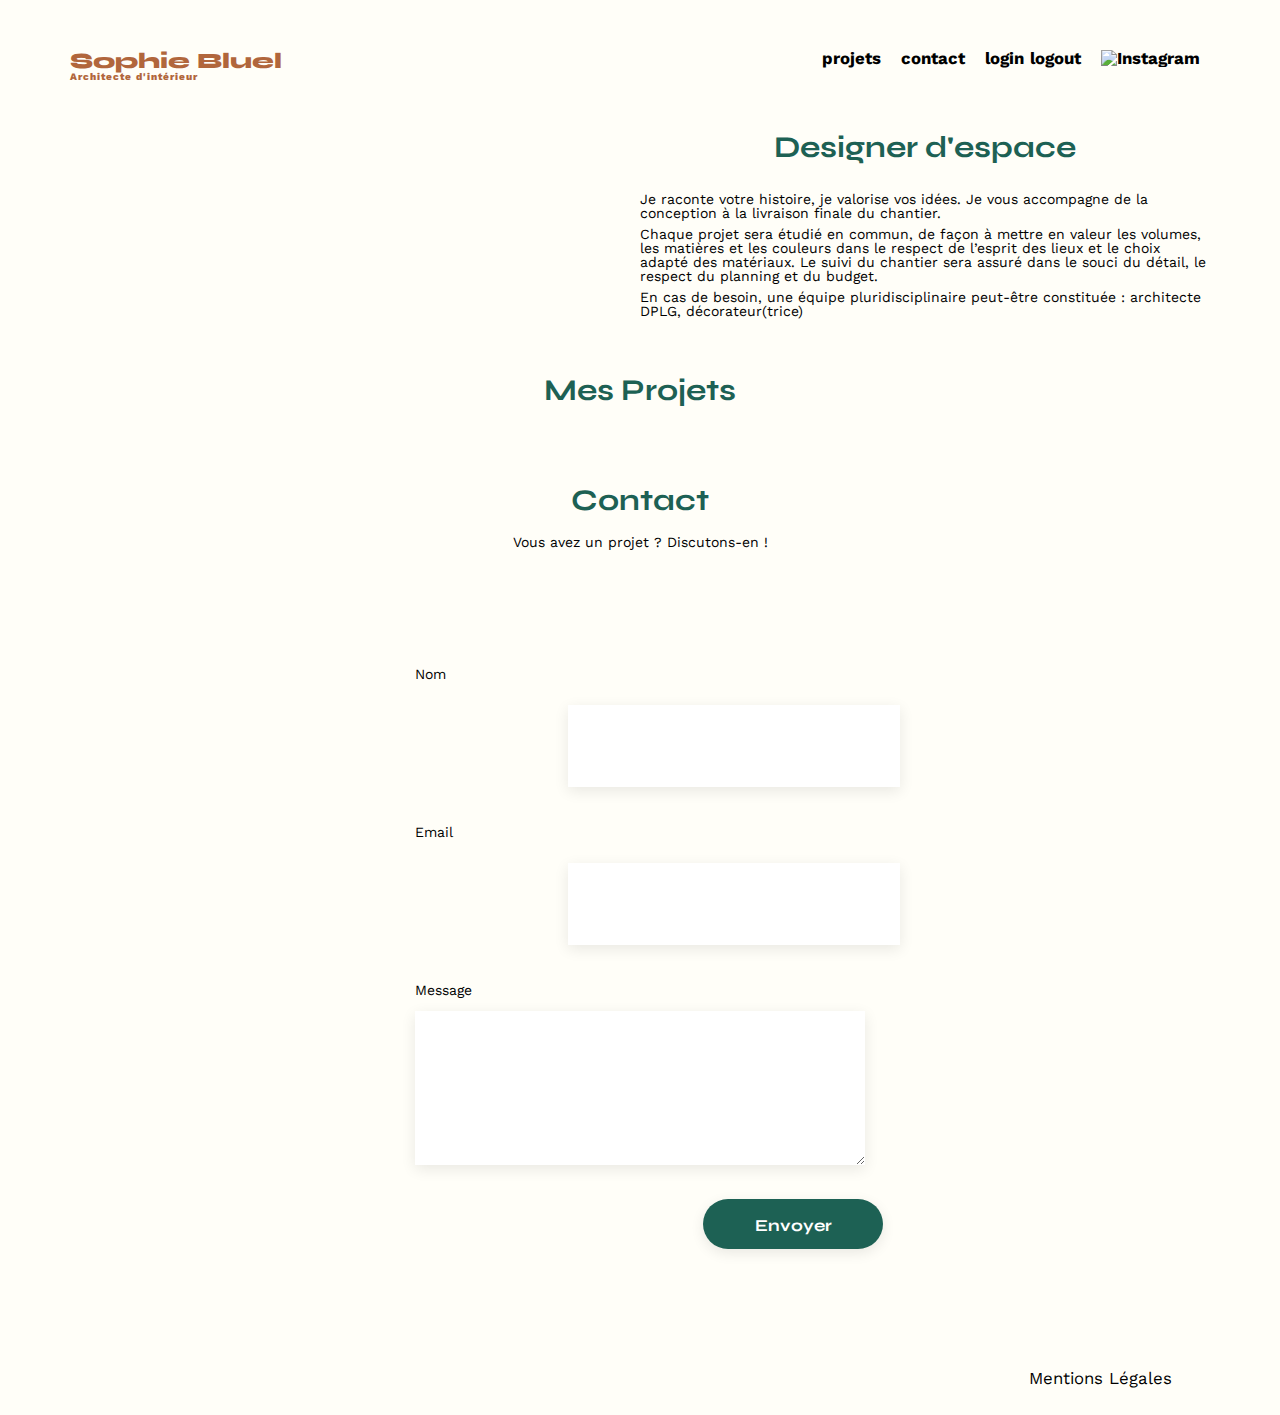
==== FrontEnd/index.html @ c3a4b494 "update" ====
<!DOCTYPE html>
<html lang="fr">
<head>
	<meta charset="UTF-8">
	<title>Sophie Bluel - Architecte d'intérieur</title>
	<meta name="viewport" content="width=device-width, initial-scale=1.0">
	<link rel="preconnect" href="https://fonts.googleapis.com">
	<link rel="preconnect" href="https://fonts.gstatic.com" crossorigin>
	<link href="https://fonts.googleapis.com/css2?family=Syne:wght@700;800&family=Work+Sans&display=swap" rel="stylesheet">
	<meta name="description" content="">
	<link rel="stylesheet" href="./assets/style.css">
	<script src="./assets/index.js"></script>
</head>
<body>
<header>
	<h1>Sophie Bluel <span>Architecte d'intérieur</span></h1>
	<nav>
		<ul>
			<li><a href="index.html#portfolio">projets</a></li>
			<li><a href="index.html#contact">contact</a></li>
			<li>
				<a class="only-guest typography-for-login-in-user-page" href="login.html">login</a>
				<a id="nav-logout" class="only-admin" href="#">logout</a>
			</li>
			<li><a href="https://www.instagram.com/" target="_blank"><img class="insta-logo" src="./assets/icons/instagram.png" alt="Instagram"></a></li>
		</ul>
	</nav>
</header>
<main>
	<section id="introduction">
		<figure>
			<img src="./assets/images/sophie-bluel.png" alt="">
		</figure>
		<article>
			<h2>Designer d'espace</h2>
			<p>Je raconte votre histoire, je valorise vos idées. Je vous accompagne de la conception à la livraison finale du chantier.</p>
			<p>Chaque projet sera étudié en commun, de façon à mettre en valeur les volumes, les matières et les couleurs dans le respect de l’esprit des lieux et le choix adapté des matériaux. Le suivi du chantier sera assuré dans le souci du détail, le respect du planning et du budget.</p>
			<p>En cas de besoin, une équipe pluridisciplinaire peut-être constituée : architecte DPLG, décorateur(trice)</p>
		</article>
	</section>
	<section id="portfolio">
		<h2>Mes Projets</h2>
		<div class="categories"></div>
		<div class="gallery"></div>
		<div class="gallery"></div>
	</section>
	<section id="contact">
		<h2>Contact</h2>
		<p>Vous avez un projet ? Discutons-en !</p>
		<form action="#" method="post">
			<label for="name">Nom</label>
			<input type="text" name="name" id="name">
			<label for="email">Email</label>
			<input type="email" name="email" id="email">
			<label for="message">Message</label>
			<textarea name="message" id="message" cols="30" rows="10"></textarea>
			<input type="submit" value="Envoyer">
		</form>
	</section>
</main>

<footer>
	<nav>
		<ul>
			<li>Mentions Légales</li>
		</ul>
	</nav>
</footer>
</body>
</html>
---- FrontEnd/assets/style.css ----
/* http://meyerweb.com/eric/tools/css/reset/
   v2.0 | 20110126
   License: none (public domain)
*/

html, body, div, span, applet, object, iframe,
h1, h2, h3, h4, h5, h6, p, blockquote, pre,
a, abbr, acronym, address, big, cite, code,
del, dfn, em, img, ins, kbd, q, s, samp,
small, strike, strong, sub, sup, tt, var,
b, u, i, center,
dl, dt, dd, ol, ul, li,
fieldset, form, label, legend,
table, caption, tbody, tfoot, thead, tr, th, td,
article, aside, canvas, details, embed,
figure, figcaption, footer, header, hgroup,
menu, nav, output, ruby, section, summary,
time, mark, audio, video {
	margin: 0;
	padding: 0;
	border: 0;
	font-size: 100%;
	font: inherit;
	vertical-align: baseline;
}
/* HTML5 display-role reset for older browsers */
article, aside, details, figcaption, figure,
footer, header, hgroup, menu, nav, section {
	display: block;
}
body {
	line-height: 1;
	background: #FFFEF8;

}
ol, ul {
	list-style: none;
}
blockquote, q {
	quotes: none;
}
blockquote:before, blockquote:after,
q:before, q:after {
	content: '';
	content: none;
}
table {
	border-collapse: collapse;
	border-spacing: 0;
}
/** end reset css**/
body {
	max-width: 1140px;
	margin:auto;
	font-family: 'Work Sans' ;
	font-size: 14px;
}
header {
	display: flex;
	justify-content: space-between;
	margin: 50px 0
}
section {
	margin: 50px 0
}

h1{
	display: flex;
	flex-direction: column;
	font-family: 'Syne';
	font-size: 22px;
	font-weight: 800;
	color: #B1663C
}

h1 > span {
	font-family: 'Work Sans';
	font-size:10px;
	letter-spacing: 0.1em;
;
}

h2{
	font-family: 'Syne';
	font-weight: 700;
	font-size: 30px;
	color: #1D6154
}
nav ul {
	display: flex;
	align-items: center;
	list-style-type: none;

}
nav li {
	padding: 0 10px;
	font-size: 1.2em;
}

li:hover {
	color: #B1663C;
}
#introduction {
	display: flex;
	align-items: center;
}
#introduction figure {
	flex: 1
}
#introduction img {
	display: block;
	margin: auto;
	width: 80%;
}

#introduction article {
	flex: 1
}
#introduction h2 {
	margin-bottom: 1em;
}

#introduction p {
	margin-bottom: 0.5em;
}
#portfolio h2 {
	text-align: center;
	margin-bottom: 1em;
}
.gallery {
	width: 100%;
	display: grid;
	grid-template-columns: 1fr 1fr 1fr;
	grid-column-gap: 20px;
	grid-row-gap: 20px;
}

.gallery img {
	width: 100%;

}
#contact {
	width: 50%;
margin: auto;
}
#contact > * {
	text-align: center;

}
#contact h2{
	margin-bottom: 20px;
}
#contact form {
	text-align: left;
	margin-top:30px;
	display: flex;
	flex-direction: column;
}

#contact input {
	height: 50px;
	font-size: 1.2em;
	border: none;
	box-shadow: 0px 4px 14px rgba(0, 0, 0, 0.09);
}
#contact label {
	margin: 2em 0 1em 0;
}
#contact textarea {
	border: none;
	box-shadow: 0px 4px 14px rgba(0, 0, 0, 0.09);
}

input[type="submit"]{
	font-family: 'Syne';
	font-weight: 700;
	color: white;
	background-color: #1D6154;
	margin : 2em auto ;
	width: 180px;
	text-align: center;
	border-radius: 60px ;
}

footer nav ul {
	display: flex;
	justify-content: flex-end;
	margin: 2em
}
.category-button {
	background: #FFFEF8;
    border-color: #1D6154;
    border-radius: 60px;
    margin: 20px;
    padding: 14px;
	font-family: 'Syne';
    font-weight: 700;
    font-size: 16px;
    color: #1D6154;
}

header nav ul li a  {
	color: black;
	text-decoration: none;
	font-weight: bolder;
}
.user-login-formulary {
	width: 100%;;
}
.user-login-formulary,h2{
	text-align: center;
}
.user-login-formulary,form {
	display: flex;
	flex-direction: column;
	padding: 60px;
}
input {
	padding: 16px;
	margin-top: 10px;
	margin-bottom: 10px;
	position: relative;
	left: 34%;
	border: none;
	box-shadow: 2px 10px 15px lightgrey;
    width: 300px; /* Ajustez la largeur selon vos besoins */
}
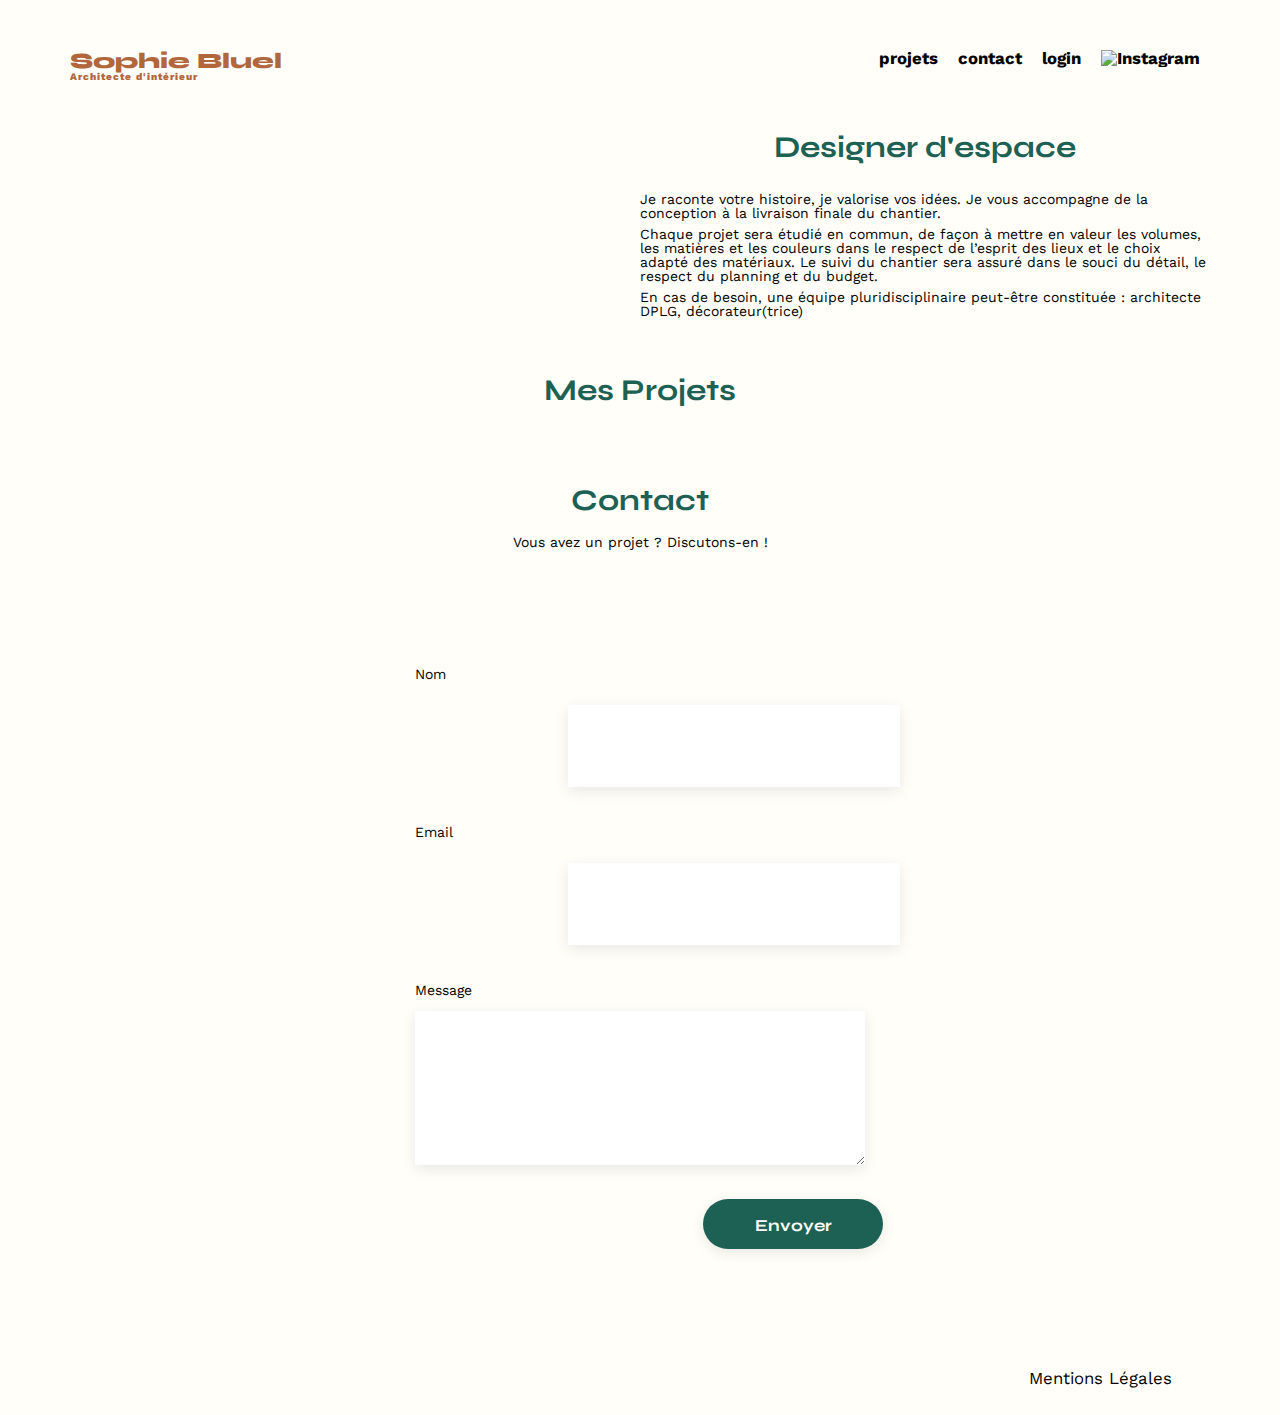
==== commit 03a0231b: "update" ====
--- a/FrontEnd/index.html
+++ b/FrontEnd/index.html
@@ -9,7 +9,6 @@
 	<link href="https://fonts.googleapis.com/css2?family=Syne:wght@700;800&family=Work+Sans&display=swap" rel="stylesheet">
 	<meta name="description" content="">
 	<link rel="stylesheet" href="./assets/style.css">
-	<script src="./assets/index.js"></script>
 </head>
 <body>
 <header>
@@ -19,8 +18,8 @@
 			<li><a href="index.html#portfolio">projets</a></li>
 			<li><a href="index.html#contact">contact</a></li>
 			<li>
-				<a class="only-guest typography-for-login-in-user-page" href="login.html">login</a>
-				<a id="nav-logout" class="only-admin" href="#">logout</a>
+				<a class="logout" href="login.html">login</a>
+				<a id="nav-logout" class="admin" href="#"></a>
 			</li>
 			<li><a href="https://www.instagram.com/" target="_blank"><img class="insta-logo" src="./assets/icons/instagram.png" alt="Instagram"></a></li>
 		</ul>
@@ -57,8 +56,8 @@
 			<input type="submit" value="Envoyer">
 		</form>
 	</section>
+	<script src="./assets/index.js"></script>
 </main>
-
 <footer>
 	<nav>
 		<ul>
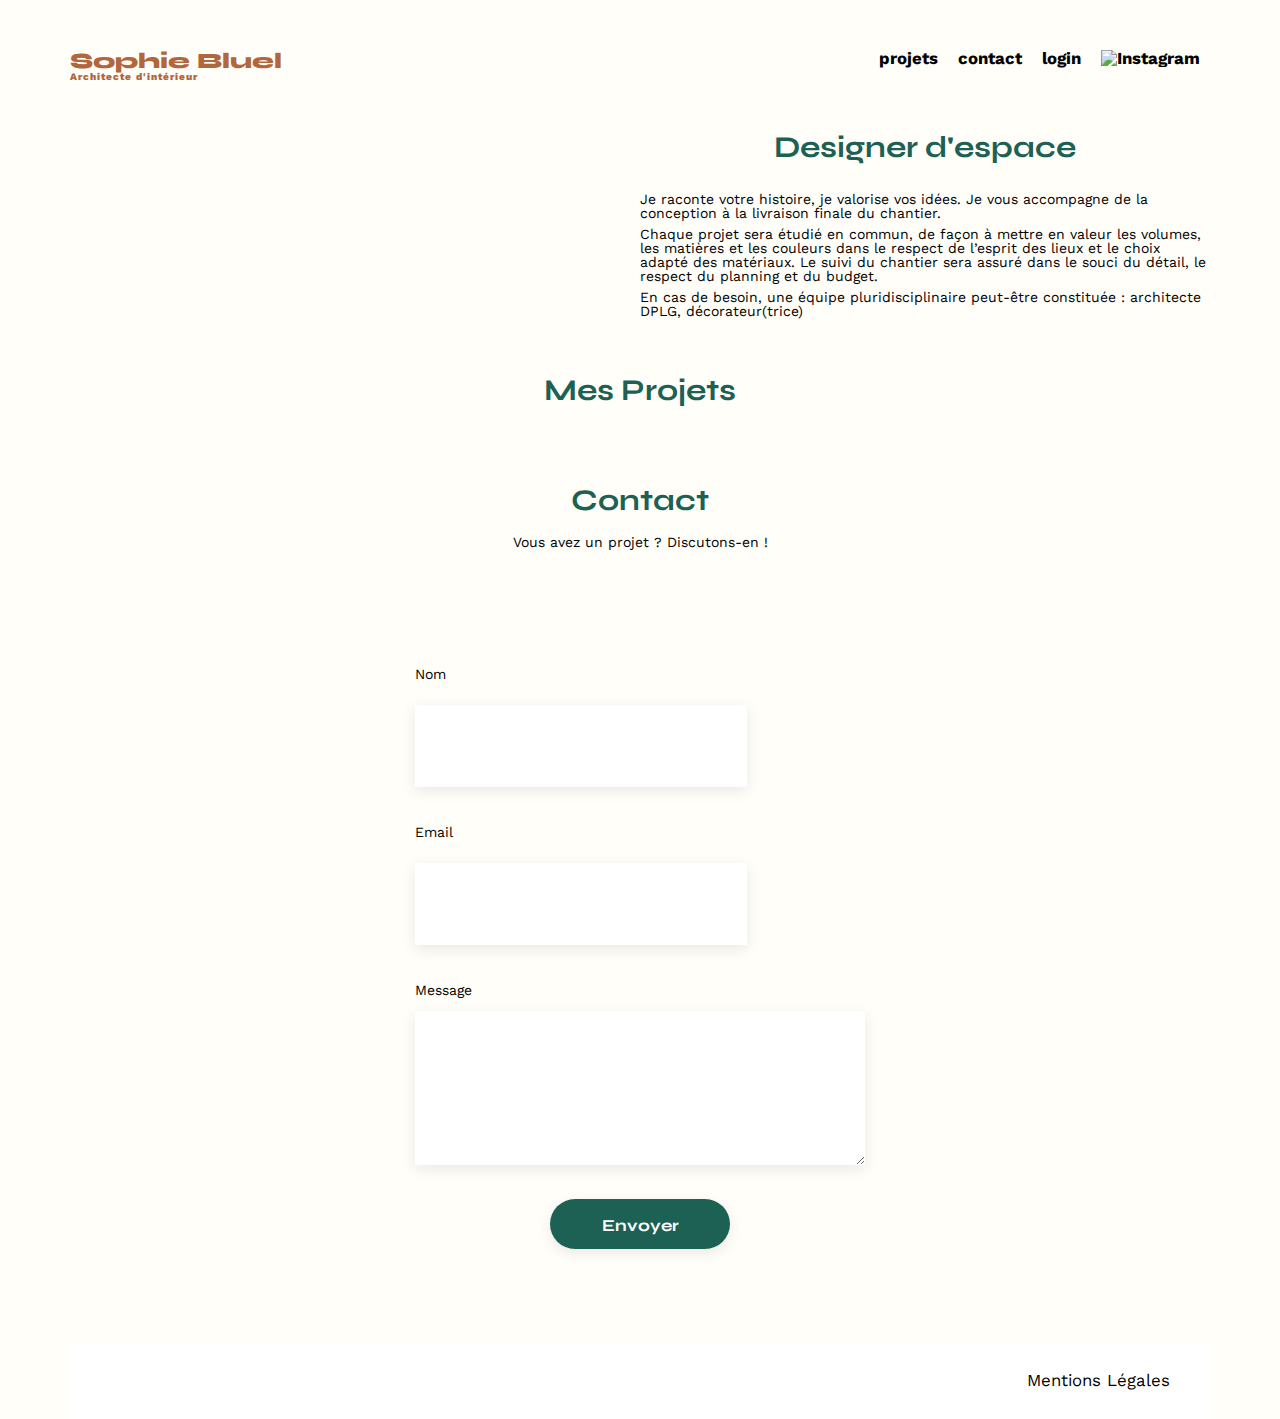
==== commit 3cd1a3b2: "update" ====
--- a/FrontEnd/index.html
+++ b/FrontEnd/index.html
@@ -56,7 +56,8 @@
 			<input type="submit" value="Envoyer">
 		</form>
 	</section>
-	<script src="./assets/index.js"></script>
+	<script src="./assets/js/index.js"></script>
+	<script src="./assets/js/modal.js"></script>
 </main>
 <footer>
 	<nav>
--- a/FrontEnd/assets/style.css
+++ b/FrontEnd/assets/style.css
@@ -100,6 +100,9 @@
 li:hover {
 	color: #B1663C;
 }
+a:hover {
+	color: #B1663C;
+}
 #introduction {
 	display: flex;
 	align-items: center;
@@ -198,6 +201,16 @@
     font-size: 16px;
     color: #1D6154;
 }
+footer{
+    background-color: white;
+    padding: 2px;
+}
+
+.category-button:hover{
+	color:#FFFEF8;
+	background-color:#1D6154;
+}
+/*-- PAGE LOGIN -- */
 
 header nav ul li a  {
 	color: black;
@@ -220,8 +233,54 @@
 	margin-top: 10px;
 	margin-bottom: 10px;
 	position: relative;
-	left: 34%;
 	border: none;
 	box-shadow: 2px 10px 15px lightgrey;
     width: 300px; /* Ajustez la largeur selon vos besoins */
 }
+#submit {
+	margin-left: 75px;
+}
+.modaleBtn {
+	position: absolute;
+    top: 56%;
+    left: 58%;
+	font-weight: bold;
+    border: none;
+	background-color:#FFFEF8; ;
+}
+
+/*-- LA PARTIE MODALE --*/
+
+.modal {
+	display: none; 
+	position: fixed; 
+	z-index: 1; 
+	left: 0;
+	top: 0;
+	width: 100%; 
+	height: 100%; 
+	overflow: auto; 
+	background-color: rgba(0,0,0,0.4); 
+  }
+  
+  .modal-content {
+	background-color: #fefefe;
+	margin: 15% auto; 
+	padding: 20px;
+	border: 1px solid #888;
+	width: 80%; 
+  }
+  
+  .close {
+	color: #aaa;
+	float: right;
+	font-size: 28px;
+	font-weight: bold;
+  }
+  
+  .close:hover,
+  .close:focus {
+	color: black;
+	text-decoration: none;
+	cursor: pointer;
+  }